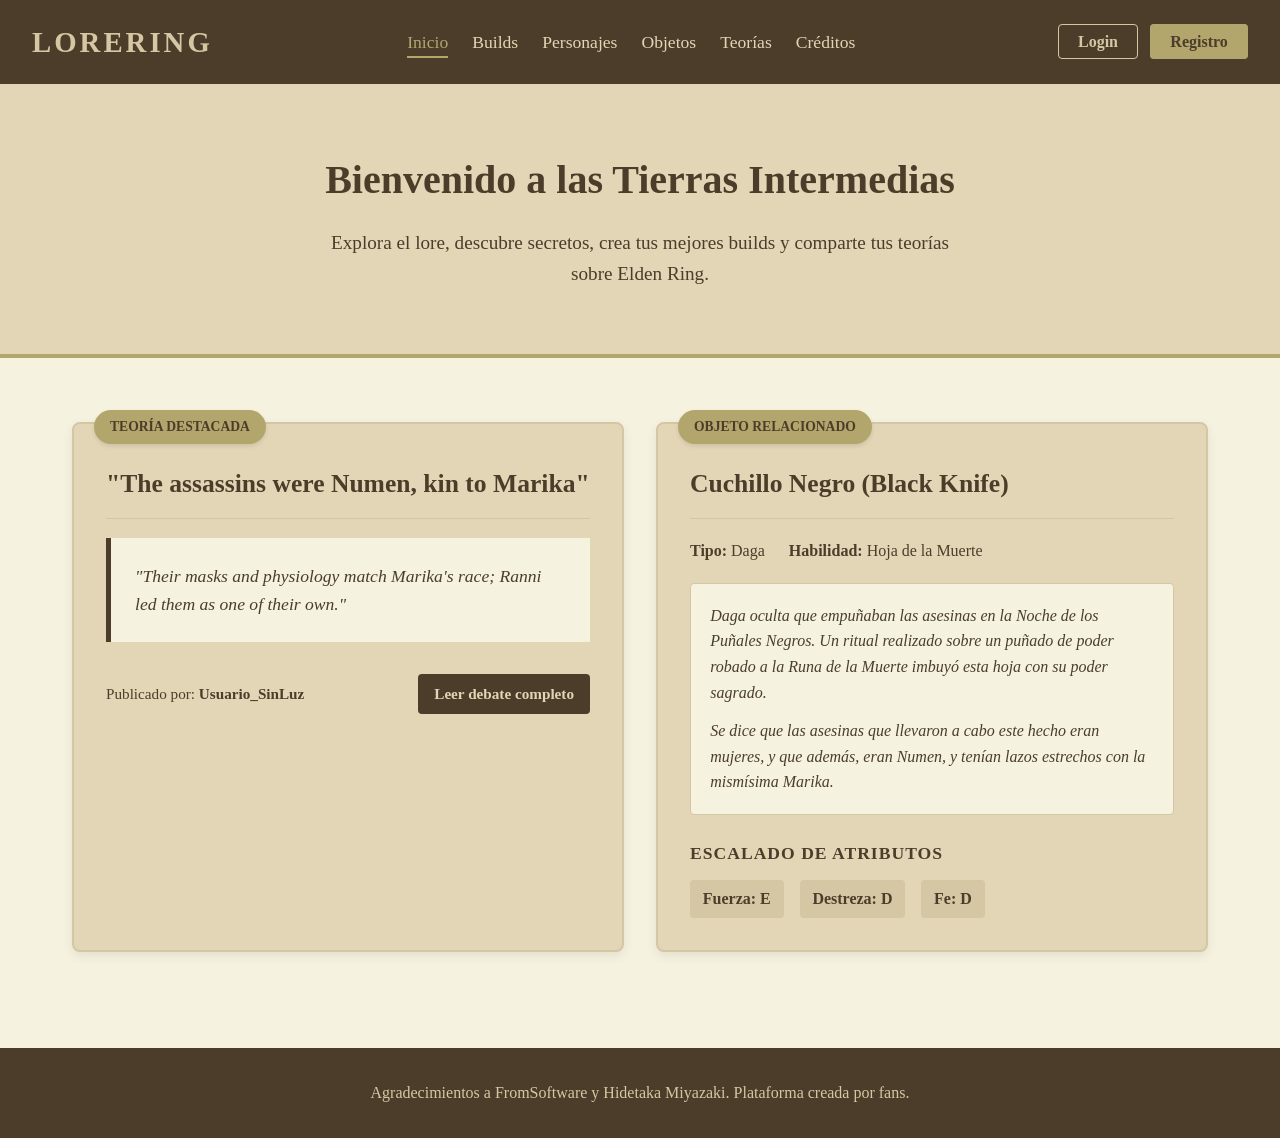
==== index.html @ 54cb6d37 "v1" ====
<!DOCTYPE html>
<html lang="es">
<head>
    <meta charset="UTF-8">
    <meta name="viewport" content="width=device-width, initial-scale=1.0">
    <title>LoreRing - Inicio</title>
    <link rel="stylesheet" href="styles.css">
</head>
<body>
    <header>
        <div class="logo">LoreRing</div>
        <nav>
            <ul>
                <li><a href="#" class="active">Inicio</a></li>
                <li><a href="#">Builds</a></li>
                <li><a href="#">Personajes</a></li>
                <li><a href="#">Objetos</a></li>
                <li><a href="#">Teorías</a></li>
                <li><a href="#">Créditos</a></li>
            </ul>
        </nav>
        <div class="auth-buttons">
            <a href="#" class="btn btn-login">Login</a>
            <a href="#" class="btn btn-register">Registro</a>
        </div>
    </header>

    <main>
        <section class="hero">
            <h1>Bienvenido a las Tierras Intermedias</h1>
            <p>Explora el lore, descubre secretos, crea tus mejores builds y comparte tus teorías sobre Elden Ring.</p>
        </section>

        <div class="content-grid">
            <!-- Sección de Teoría Destacada -->
            <section class="theory-card">
                <span class="badge">Teoría Destacada</span>
                <h2>"The assassins were Numen, kin to Marika"</h2>
                <div class="theory-body">
                    <p>"Their masks and physiology match Marika's race; Ranni led them as one of their own."</p>
                </div>
                <div class="theory-footer">
                    <span>Publicado por: <strong>Usuario_SinLuz</strong></span>
                    <a href="#" class="btn-read">Leer debate completo</a>
                </div>
            </section>

            <!-- Sección de Ítem Relacionado -->
            <section class="item-card">
                <span class="badge">Objeto Relacionado</span>
                <h2>Cuchillo Negro (Black Knife)</h2>
                <div class="item-stats">
                    <span><strong>Tipo:</strong> Daga</span>
                    <span><strong>Habilidad:</strong> Hoja de la Muerte</span>
                </div>
                <div class="item-lore">
                    <p><em>Daga oculta que empuñaban las asesinas en la Noche de los Puñales Negros. Un ritual realizado sobre un puñado de poder robado a la Runa de la Muerte imbuyó esta hoja con su poder sagrado.</em></p>
                    <p><em>Se dice que las asesinas que llevaron a cabo este hecho eran mujeres, y que además, eran Numen, y tenían lazos estrechos con la mismísima Marika.</em></p>
                </div>
                <div class="item-scaling">
                    <h3>Escalado de Atributos</h3>
                    <ul>
                        <li>Fuerza: E</li>
                        <li>Destreza: D</li>
                        <li>Fe: D</li>
                    </ul>
                </div>
            </section>
        </div>
    </main>

    <footer>
        <p>Agradecimientos a FromSoftware y Hidetaka Miyazaki. Plataforma creada por fans.</p>
    </footer>
</body>
</html>
---- styles.css ----
/* Variables de Color (Paleta solicitada) */
:root {
  --color-1: #4b3d2a; /* Marrón oscuro */
  --color-2: #b2a66c; /* Dorado oscuro */
  --color-3: #d5c7a4; /* Dorado claro */
  --color-4: #e2d6b6; /* Beige claro */
  --color-5: #f5f3e0; /* Crema/blanco roto */
}

/* Reset y Base */
* {
    margin: 0;
    padding: 0;
    box-sizing: border-box;
    font-family: 'Georgia', serif; /* Tono antiguo/fantástico */
}

body {
    background-color: var(--color-5);
    color: var(--color-1);
    line-height: 1.6;
}

/* Header y Navegación */
header {
    background-color: var(--color-1);
    color: var(--color-4);
    display: flex;
    justify-content: space-between;
    align-items: center;
    padding: 1.2rem 2rem;
    box-shadow: 0 4px 6px rgba(0,0,0,0.2);
}

.logo {
    font-size: 1.8rem;
    font-weight: bold;
    color: var(--color-3);
    text-transform: uppercase;
    letter-spacing: 3px;
}

nav ul {
    list-style: none;
    display: flex;
    gap: 1.5rem;
}

nav ul li a {
    text-decoration: none;
    color: var(--color-4);
    font-size: 1.1rem;
    transition: color 0.3s;
    padding-bottom: 4px;
}

nav ul li a:hover, nav ul li a.active {
    color: var(--color-2);
    border-bottom: 2px solid var(--color-2);
}

.auth-buttons .btn {
    text-decoration: none;
    padding: 0.5rem 1.2rem;
    margin-left: 0.5rem;
    border-radius: 4px;
    font-weight: bold;
    transition: all 0.3s;
}

.btn-login {
    color: var(--color-3);
    border: 1px solid var(--color-3);
}

.btn-login:hover {
    background-color: var(--color-3);
    color: var(--color-1);
}

.btn-register {
    background-color: var(--color-2);
    color: var(--color-1);
    border: 1px solid var(--color-2);
}

.btn-register:hover {
    background-color: var(--color-3);
    border-color: var(--color-3);
}

/* Hero Section */
.hero {
    background-color: var(--color-4);
    text-align: center;
    padding: 4rem 2rem;
    border-bottom: 4px solid var(--color-2);
}

.hero h1 {
    font-size: 2.5rem;
    color: var(--color-1);
    margin-bottom: 1rem;
}

.hero p {
    font-size: 1.2rem;
    color: var(--color-1);
    max-width: 650px;
    margin: 0 auto;
}

/* Content Grid */
.content-grid {
    display: grid;
    grid-template-columns: repeat(auto-fit, minmax(380px, 1fr));
    gap: 2rem;
    padding: 4rem 2rem;
    max-width: 1200px;
    margin: 0 auto;
}

/* Tarjetas Generales */
.theory-card, .item-card {
    background-color: var(--color-4);
    border: 2px solid var(--color-3);
    border-radius: 8px;
    padding: 2.5rem 2rem 2rem 2rem;
    position: relative;
    box-shadow: 0 4px 10px rgba(75, 61, 42, 0.1);
}

.badge {
    position: absolute;
    top: -14px;
    left: 20px;
    background-color: var(--color-2);
    color: var(--color-1);
    padding: 0.4rem 1rem;
    font-size: 0.85rem;
    font-weight: bold;
    border-radius: 20px;
    text-transform: uppercase;
    box-shadow: 0 2px 4px rgba(0,0,0,0.1);
}

h2 {
    color: var(--color-1);
    margin-bottom: 1.2rem;
    font-size: 1.6rem;
    border-bottom: 1px solid var(--color-3);
    padding-bottom: 0.8rem;
}

/* Teoría Específica */
.theory-body {
    background-color: var(--color-5);
    padding: 1.5rem;
    border-left: 5px solid var(--color-1);
    font-style: italic;
    margin-bottom: 1.5rem;
    font-size: 1.1rem;
}

.theory-footer {
    display: flex;
    justify-content: space-between;
    align-items: center;
    font-size: 0.95rem;
    margin-top: 2rem;
}

.btn-read {
    text-decoration: none;
    background-color: var(--color-1);
    color: var(--color-4);
    padding: 0.5rem 1rem;
    border-radius: 4px;
    transition: background-color 0.3s;
    font-weight: bold;
}

.btn-read:hover {
    background-color: var(--color-2);
    color: var(--color-1);
}

/* Item Específico */
.item-stats {
    display: flex;
    gap: 1.5rem;
    margin-bottom: 1.2rem;
    font-size: 1rem;
    color: var(--color-1);
}

.item-lore {
    background-color: var(--color-5);
    padding: 1.2rem;
    border-radius: 4px;
    margin-bottom: 1.5rem;
    color: var(--color-1);
    border: 1px solid var(--color-3);
}

.item-lore p {
    margin-bottom: 0.8rem;
}

.item-lore p:last-child {
    margin-bottom: 0;
}

.item-scaling h3 {
    font-size: 1.1rem;
    color: var(--color-1);
    margin-bottom: 0.8rem;
    text-transform: uppercase;
    letter-spacing: 1px;
}

.item-scaling ul {
    list-style: none;
    display: flex;
    gap: 1rem;
}

.item-scaling ul li {
    background-color: var(--color-3);
    color: var(--color-1);
    padding: 0.4rem 0.8rem;
    border-radius: 4px;
    font-weight: bold;
}

/* Footer */
footer {
    text-align: center;
    background-color: var(--color-1);
    color: var(--color-3);
    padding: 2rem;
    margin-top: 2rem;
}
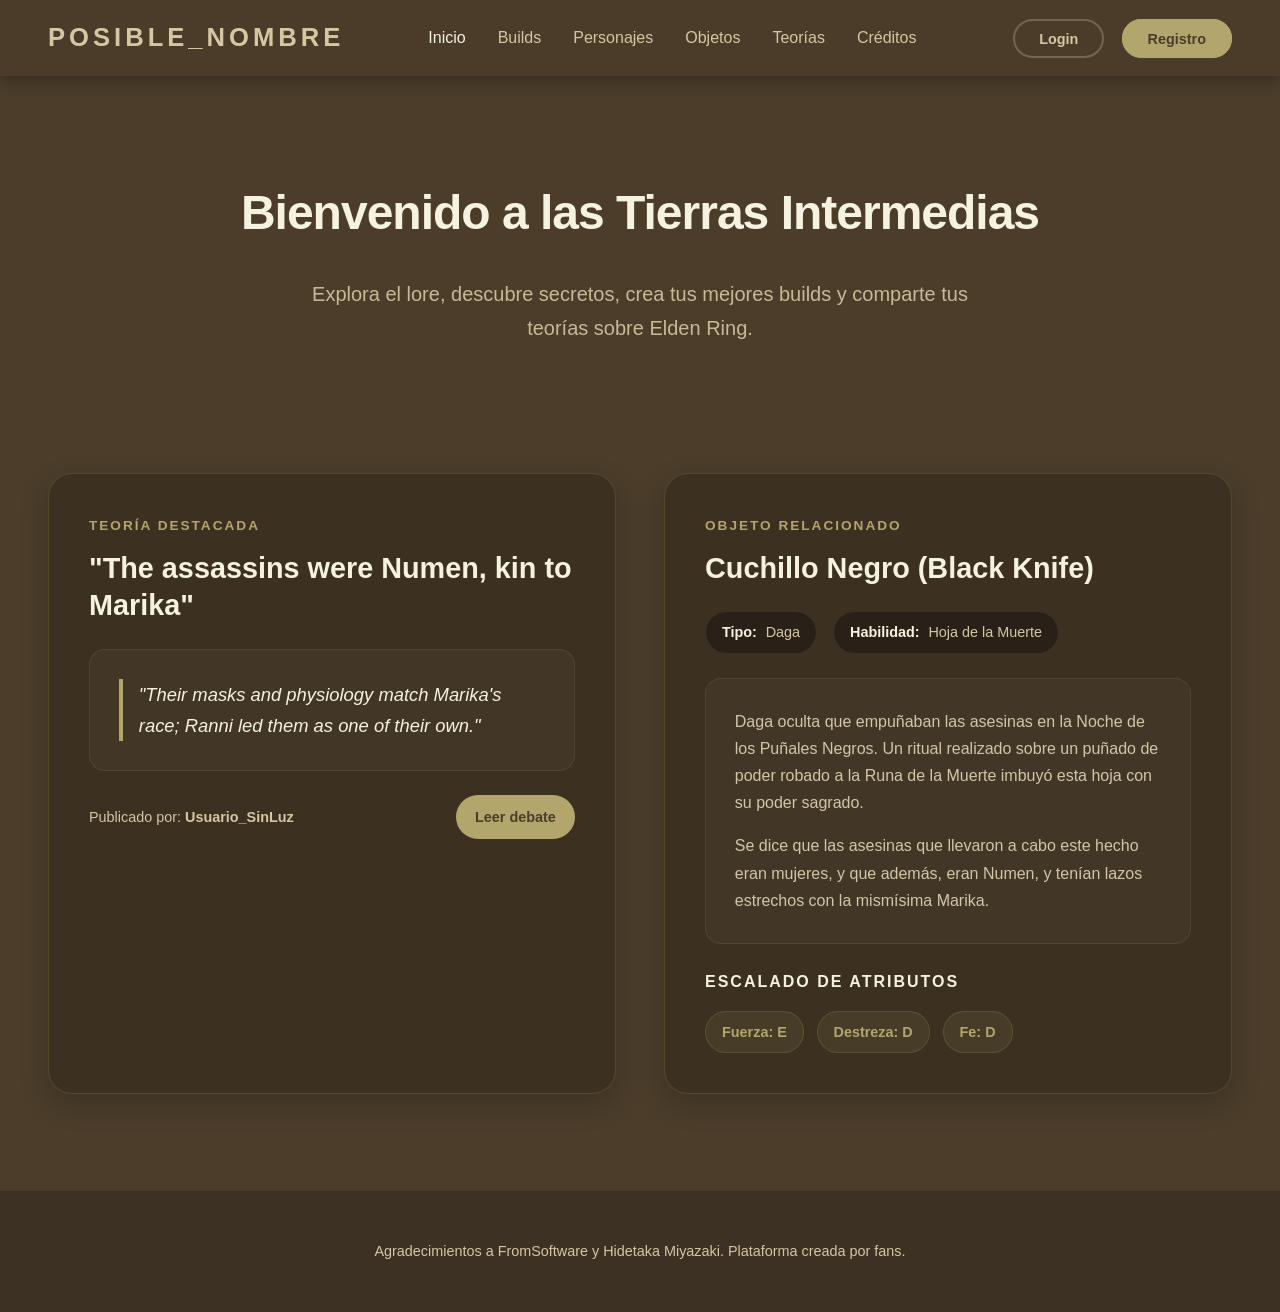
==== commit c3c5fe90: "v1.2" ====
--- a/index.html
+++ b/index.html
@@ -1,14 +1,16 @@
 <!DOCTYPE html>
 <html lang="es">
+
 <head>
     <meta charset="UTF-8">
     <meta name="viewport" content="width=device-width, initial-scale=1.0">
     <title>LoreRing - Inicio</title>
     <link rel="stylesheet" href="styles.css">
 </head>
+
 <body>
     <header>
-        <div class="logo">LoreRing</div>
+        <div class="logo">Posible_Nombre </div>
         <nav>
             <ul>
                 <li><a href="#" class="active">Inicio</a></li>
@@ -32,7 +34,6 @@
         </section>
 
         <div class="content-grid">
-            <!-- Sección de Teoría Destacada -->
             <section class="theory-card">
                 <span class="badge">Teoría Destacada</span>
                 <h2>"The assassins were Numen, kin to Marika"</h2>
@@ -41,11 +42,10 @@
                 </div>
                 <div class="theory-footer">
                     <span>Publicado por: <strong>Usuario_SinLuz</strong></span>
-                    <a href="#" class="btn-read">Leer debate completo</a>
+                    <a href="#" class="btn-read">Leer debate</a>
                 </div>
             </section>
 
-            <!-- Sección de Ítem Relacionado -->
             <section class="item-card">
                 <span class="badge">Objeto Relacionado</span>
                 <h2>Cuchillo Negro (Black Knife)</h2>
@@ -54,8 +54,11 @@
                     <span><strong>Habilidad:</strong> Hoja de la Muerte</span>
                 </div>
                 <div class="item-lore">
-                    <p><em>Daga oculta que empuñaban las asesinas en la Noche de los Puñales Negros. Un ritual realizado sobre un puñado de poder robado a la Runa de la Muerte imbuyó esta hoja con su poder sagrado.</em></p>
-                    <p><em>Se dice que las asesinas que llevaron a cabo este hecho eran mujeres, y que además, eran Numen, y tenían lazos estrechos con la mismísima Marika.</em></p>
+                    <p>Daga oculta que empuñaban las asesinas en la Noche de los Puñales Negros. Un ritual realizado
+                        sobre un puñado de poder robado a la Runa de la Muerte imbuyó esta hoja con su poder sagrado.
+                    </p>
+                    <p>Se dice que las asesinas que llevaron a cabo este hecho eran mujeres, y que además, eran Numen, y
+                        tenían lazos estrechos con la mismísima Marika.</p>
                 </div>
                 <div class="item-scaling">
                     <h3>Escalado de Atributos</h3>
@@ -73,4 +76,5 @@
         <p>Agradecimientos a FromSoftware y Hidetaka Miyazaki. Plataforma creada por fans.</p>
     </footer>
 </body>
-</html>
+
+</html>
--- a/styles.css
+++ b/styles.css
@@ -1,243 +1,301 @@
-/* Variables de Color (Paleta solicitada) */
+/* Variables de Color (Paleta Oscura) */
 :root {
-  --color-1: #4b3d2a; /* Marrón oscuro */
-  --color-2: #b2a66c; /* Dorado oscuro */
-  --color-3: #d5c7a4; /* Dorado claro */
-  --color-4: #e2d6b6; /* Beige claro */
-  --color-5: #f5f3e0; /* Crema/blanco roto */
-}
-
-/* Reset y Base */
+    --color-1: #4b3d2a;
+    /* Fondo Principal (Oscuro) */
+    --color-2: #b2a66c;
+    /* Acentos / Bordes destacados (Dorado apagado) */
+    --color-3: #d5c7a4;
+    /* Títulos / Texto secundario */
+    --color-4: #e2d6b6;
+    /* Texto de cuerpo */
+    --color-5: #f5f3e0;
+    /* Texto resaltado (Casi blanco) */
+
+    /* Definiciones de uso para claridad */
+    --bg-body: var(--color-1);
+    --bg-card: rgba(0, 0, 0, 0.2);
+    --text-main: var(--color-4);
+    --text-highlight: var(--color-5);
+    --text-muted: var(--color-3);
+
+    /* Radios de borde redondeados */
+    --radius-lg: 24px;
+    --radius-md: 16px;
+    --radius-sm: 8px;
+    --radius-pill: 50px;
+}
+
+/* Reset y Base Modernizada */
 * {
     margin: 0;
     padding: 0;
     box-sizing: border-box;
-    font-family: 'Georgia', serif; /* Tono antiguo/fantástico */
+    font-family: 'Segoe UI', Tahoma, Geneva, Verdana, sans-serif;
 }
 
 body {
-    background-color: var(--color-5);
-    color: var(--color-1);
-    line-height: 1.6;
+    background-color: var(--bg-body);
+    color: var(--text-main);
+    line-height: 1.7;
+    min-height: 100vh;
+    display: flex;
+    flex-direction: column;
 }
 
 /* Header y Navegación */
 header {
-    background-color: var(--color-1);
-    color: var(--color-4);
+    background-color: rgba(75, 61, 42, 0.95);
+    backdrop-filter: blur(5px);
+    color: var(--text-highlight);
     display: flex;
     justify-content: space-between;
     align-items: center;
-    padding: 1.2rem 2rem;
-    box-shadow: 0 4px 6px rgba(0,0,0,0.2);
+    padding: 1rem 3rem;
+    box-shadow: 0 4px 15px rgba(0, 0, 0, 0.3);
+    position: sticky;
+    top: 0;
+    z-index: 1000;
 }
 
 .logo {
-    font-size: 1.8rem;
-    font-weight: bold;
+    font-size: 1.6rem;
+    font-weight: 800;
     color: var(--color-3);
     text-transform: uppercase;
-    letter-spacing: 3px;
+    letter-spacing: 4px;
 }
 
 nav ul {
     list-style: none;
     display: flex;
-    gap: 1.5rem;
+    gap: 2rem;
 }
 
 nav ul li a {
     text-decoration: none;
-    color: var(--color-4);
-    font-size: 1.1rem;
-    transition: color 0.3s;
-    padding-bottom: 4px;
-}
-
-nav ul li a:hover, nav ul li a.active {
-    color: var(--color-2);
-    border-bottom: 2px solid var(--color-2);
+    color: var(--text-muted);
+    font-size: 1rem;
+    font-weight: 500;
+    transition: all 0.3s;
+    padding: 0.5rem 0;
+}
+
+nav ul li a:hover,
+nav ul li a.active {
+    color: var(--text-highlight);
 }
 
 .auth-buttons .btn {
     text-decoration: none;
-    padding: 0.5rem 1.2rem;
-    margin-left: 0.5rem;
-    border-radius: 4px;
-    font-weight: bold;
+    padding: 0.6rem 1.5rem;
+    margin-left: 0.8rem;
+    border-radius: var(--radius-pill);
+    font-weight: 600;
+    font-size: 0.9rem;
     transition: all 0.3s;
 }
 
 .btn-login {
     color: var(--color-3);
-    border: 1px solid var(--color-3);
+    border: 2px solid rgba(213, 199, 164, 0.3);
 }
 
 .btn-login:hover {
-    background-color: var(--color-3);
-    color: var(--color-1);
+    border-color: var(--color-3);
+    background-color: rgba(213, 199, 164, 0.1);
 }
 
 .btn-register {
     background-color: var(--color-2);
     color: var(--color-1);
-    border: 1px solid var(--color-2);
+    border: 2px solid var(--color-2);
 }
 
 .btn-register:hover {
-    background-color: var(--color-3);
-    border-color: var(--color-3);
+    background-color: var(--text-highlight);
+    border-color: var(--text-highlight);
+    transform: translateY(-2px);
 }
 
 /* Hero Section */
 .hero {
-    background-color: var(--color-4);
     text-align: center;
-    padding: 4rem 2rem;
-    border-bottom: 4px solid var(--color-2);
+    padding: 6rem 2rem;
 }
 
 .hero h1 {
-    font-size: 2.5rem;
-    color: var(--color-1);
-    margin-bottom: 1rem;
+    font-size: 3rem;
+    color: var(--text-highlight);
+    margin-bottom: 1.5rem;
+    font-weight: 800;
+    letter-spacing: -1px;
 }
 
 .hero p {
-    font-size: 1.2rem;
-    color: var(--color-1);
-    max-width: 650px;
+    font-size: 1.25rem;
+    color: var(--text-muted);
+    max-width: 700px;
     margin: 0 auto;
+    opacity: 0.9;
 }
 
 /* Content Grid */
 .content-grid {
     display: grid;
-    grid-template-columns: repeat(auto-fit, minmax(380px, 1fr));
-    gap: 2rem;
-    padding: 4rem 2rem;
-    max-width: 1200px;
+    grid-template-columns: repeat(auto-fit, minmax(400px, 1fr));
+    gap: 3rem;
+    padding: 2rem 3rem 6rem 3rem;
+    max-width: 1300px;
     margin: 0 auto;
 }
 
-/* Tarjetas Generales */
-.theory-card, .item-card {
-    background-color: var(--color-4);
-    border: 2px solid var(--color-3);
-    border-radius: 8px;
-    padding: 2.5rem 2rem 2rem 2rem;
+/* Tarjetas */
+.theory-card,
+.item-card {
+    background-color: var(--bg-card);
+    border: 1px solid rgba(178, 166, 108, 0.2);
+    border-radius: var(--radius-lg);
+    padding: 2.5rem;
     position: relative;
-    box-shadow: 0 4px 10px rgba(75, 61, 42, 0.1);
+    box-shadow: 0 10px 30px rgba(0, 0, 0, 0.2);
+    transition: transform 0.3s, box-shadow 0.3s;
+}
+
+.theory-card:hover,
+.item-card:hover {
+    transform: translateY(-5px);
+    box-shadow: 0 15px 40px rgba(0, 0, 0, 0.4);
+    border-color: rgba(178, 166, 108, 0.4);
 }
 
 .badge {
-    position: absolute;
-    top: -14px;
-    left: 20px;
+    display: block;
+    /* Se integra al flujo normal del documento */
+    margin-bottom: 0.8rem;
+    /* Separación con el título de abajo */
+    color: var(--color-2);
+    font-size: 0.85rem;
+    font-weight: 700;
+    text-transform: uppercase;
+    letter-spacing: 2px;
+}
+
+h2 {
+    color: var(--text-highlight);
+    margin-bottom: 1.5rem;
+    font-size: 1.8rem;
+    font-weight: 700;
+    line-height: 1.3;
+    margin-top: 0;
+}
+
+/* Cajas de texto interno */
+.theory-body,
+.item-lore {
+    background-color: rgba(255, 255, 255, 0.03);
+    padding: 1.8rem;
+    border-radius: var(--radius-md);
+    border: 1px solid rgba(213, 199, 164, 0.1);
+    margin-bottom: 1.5rem;
+    color: var(--color-4);
+}
+
+.theory-body p {
+    font-style: italic;
+    font-size: 1.15rem;
+    color: var(--color-5);
+    border-left: 4px solid var(--color-2);
+    padding-left: 1rem;
+}
+
+.item-lore p {
+    margin-bottom: 1rem;
+    opacity: 0.9;
+}
+
+.item-lore p:last-child {
+    margin-bottom: 0;
+}
+
+/* Footer de Tarjeta y Botón */
+.theory-footer {
+    display: flex;
+    justify-content: space-between;
+    align-items: center;
+    font-size: 0.9rem;
+    color: var(--text-muted);
+}
+
+.btn-read {
+    text-decoration: none;
     background-color: var(--color-2);
     color: var(--color-1);
-    padding: 0.4rem 1rem;
-    font-size: 0.85rem;
-    font-weight: bold;
-    border-radius: 20px;
+    padding: 0.6rem 1.2rem;
+    border-radius: var(--radius-pill);
+    transition: all 0.3s;
+    font-weight: 700;
+}
+
+.btn-read:hover {
+    background-color: var(--text-highlight);
+    transform: scale(1.05);
+}
+
+/* Estadísticas del Ítem */
+.item-stats {
+    display: flex;
+    gap: 1rem;
+    margin-bottom: 1.5rem;
+    flex-wrap: wrap;
+}
+
+.item-stats span {
+    background-color: rgba(0, 0, 0, 0.3);
+    padding: 0.5rem 1rem;
+    border-radius: var(--radius-pill);
+    font-size: 0.9rem;
+    color: var(--text-muted);
+    border: 1px solid rgba(213, 199, 164, 0.1);
+}
+
+.item-stats span strong {
+    color: var(--text-highlight);
+    margin-right: 0.3rem;
+}
+
+.item-scaling h3 {
+    font-size: 1rem;
+    color: var(--text-highlight);
+    margin-bottom: 1rem;
     text-transform: uppercase;
-    box-shadow: 0 2px 4px rgba(0,0,0,0.1);
-}
-
-h2 {
-    color: var(--color-1);
-    margin-bottom: 1.2rem;
-    font-size: 1.6rem;
-    border-bottom: 1px solid var(--color-3);
-    padding-bottom: 0.8rem;
-}
-
-/* Teoría Específica */
-.theory-body {
-    background-color: var(--color-5);
-    padding: 1.5rem;
-    border-left: 5px solid var(--color-1);
-    font-style: italic;
-    margin-bottom: 1.5rem;
-    font-size: 1.1rem;
-}
-
-.theory-footer {
-    display: flex;
-    justify-content: space-between;
-    align-items: center;
-    font-size: 0.95rem;
-    margin-top: 2rem;
-}
-
-.btn-read {
-    text-decoration: none;
-    background-color: var(--color-1);
-    color: var(--color-4);
-    padding: 0.5rem 1rem;
-    border-radius: 4px;
-    transition: background-color 0.3s;
-    font-weight: bold;
-}
-
-.btn-read:hover {
-    background-color: var(--color-2);
-    color: var(--color-1);
-}
-
-/* Item Específico */
-.item-stats {
-    display: flex;
-    gap: 1.5rem;
-    margin-bottom: 1.2rem;
-    font-size: 1rem;
-    color: var(--color-1);
-}
-
-.item-lore {
-    background-color: var(--color-5);
-    padding: 1.2rem;
-    border-radius: 4px;
-    margin-bottom: 1.5rem;
-    color: var(--color-1);
-    border: 1px solid var(--color-3);
-}
-
-.item-lore p {
-    margin-bottom: 0.8rem;
-}
-
-.item-lore p:last-child {
-    margin-bottom: 0;
-}
-
-.item-scaling h3 {
-    font-size: 1.1rem;
-    color: var(--color-1);
-    margin-bottom: 0.8rem;
-    text-transform: uppercase;
-    letter-spacing: 1px;
+    letter-spacing: 2px;
+    font-weight: 700;
 }
 
 .item-scaling ul {
     list-style: none;
     display: flex;
-    gap: 1rem;
+    gap: 0.8rem;
+    flex-wrap: wrap;
 }
 
 .item-scaling ul li {
-    background-color: var(--color-3);
-    color: var(--color-1);
-    padding: 0.4rem 0.8rem;
-    border-radius: 4px;
-    font-weight: bold;
+    background-color: rgba(178, 166, 108, 0.1);
+    color: var(--color-2);
+    padding: 0.5rem 1rem;
+    border-radius: var(--radius-pill);
+    font-weight: 700;
+    font-size: 0.9rem;
+    border: 1px solid rgba(178, 166, 108, 0.2);
 }
 
 /* Footer */
 footer {
     text-align: center;
-    background-color: var(--color-1);
-    color: var(--color-3);
-    padding: 2rem;
-    margin-top: 2rem;
-}
+    background-color: rgba(0, 0, 0, 0.2);
+    color: var(--text-muted);
+    padding: 3rem;
+    margin-top: auto;
+    border-top: 1px solid rgba(178, 166, 108, 0.1);
+    font-size: 0.9rem;
+}
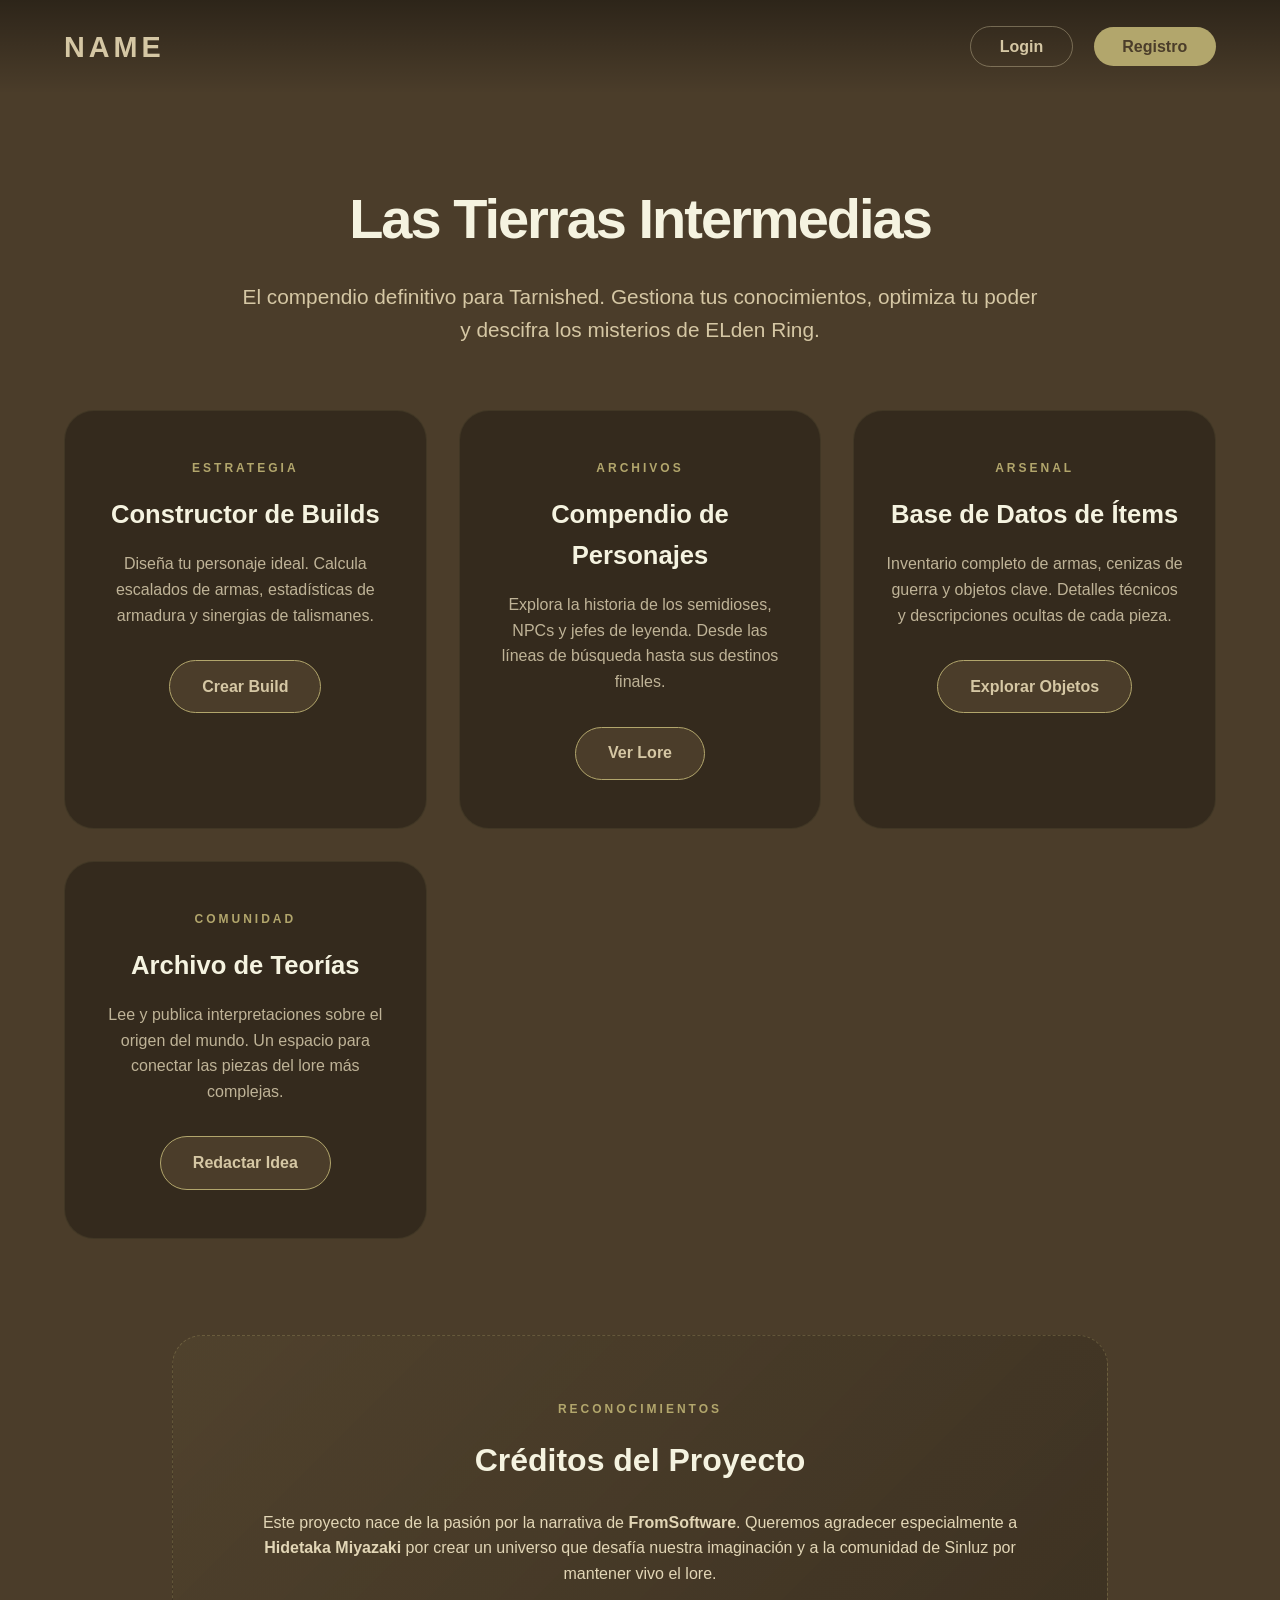
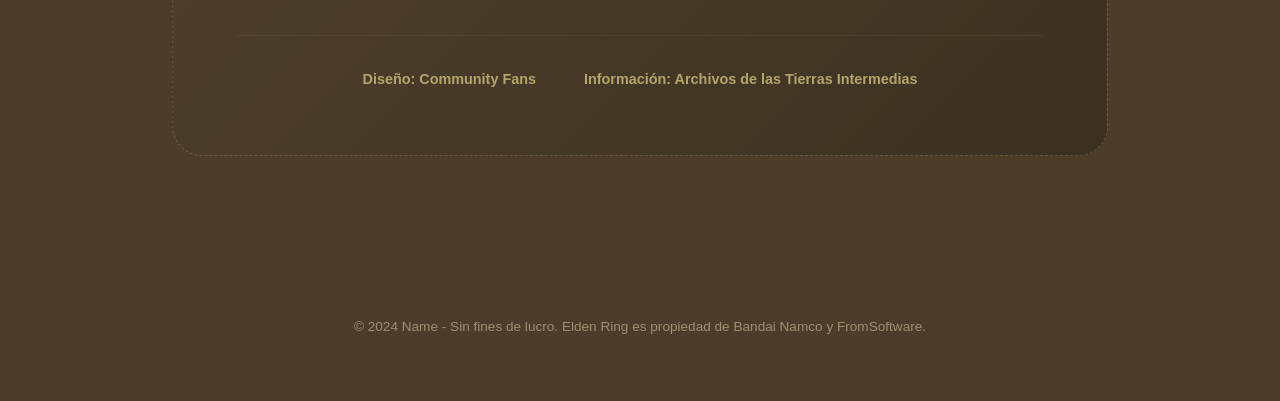
==== commit 7beb1d79: "v1.3" ====
--- a/index.html
+++ b/index.html
@@ -4,23 +4,13 @@
 <head>
     <meta charset="UTF-8">
     <meta name="viewport" content="width=device-width, initial-scale=1.0">
-    <title>LoreRing - Inicio</title>
+    <title>Name | Tierra de Sombras</title>
     <link rel="stylesheet" href="styles.css">
 </head>
 
 <body>
     <header>
-        <div class="logo">Posible_Nombre </div>
-        <nav>
-            <ul>
-                <li><a href="#" class="active">Inicio</a></li>
-                <li><a href="#">Builds</a></li>
-                <li><a href="#">Personajes</a></li>
-                <li><a href="#">Objetos</a></li>
-                <li><a href="#">Teorías</a></li>
-                <li><a href="#">Créditos</a></li>
-            </ul>
-        </nav>
+        <div class="logo">Name</div>
         <div class="auth-buttons">
             <a href="#" class="btn btn-login">Login</a>
             <a href="#" class="btn btn-register">Registro</a>
@@ -29,51 +19,62 @@
 
     <main>
         <section class="hero">
-            <h1>Bienvenido a las Tierras Intermedias</h1>
-            <p>Explora el lore, descubre secretos, crea tus mejores builds y comparte tus teorías sobre Elden Ring.</p>
+            <h1>Las Tierras Intermedias</h1>
+            <p>El compendio definitivo para Tarnished. Gestiona tus conocimientos, optimiza tu poder y descifra los
+                misterios de ELden Ring.</p>
         </section>
 
-        <div class="content-grid">
-            <section class="theory-card">
-                <span class="badge">Teoría Destacada</span>
-                <h2>"The assassins were Numen, kin to Marika"</h2>
-                <div class="theory-body">
-                    <p>"Their masks and physiology match Marika's race; Ranni led them as one of their own."</p>
+        <div class="nav-grid">
+            <div class="nav-card">
+                <span class="badge">Estrategia</span>
+                <h2>Constructor de Builds</h2>
+                <p>Diseña tu personaje ideal. Calcula escalados de armas, estadísticas de armadura y sinergias de
+                    talismanes.</p>
+                <a href="#" class="nav-btn">Crear Build</a>
+            </div>
+
+            <div class="nav-card">
+                <span class="badge">Archivos</span>
+                <h2>Compendio de Personajes</h2>
+                <p>Explora la historia de los semidioses, NPCs y jefes de leyenda. Desde las líneas de búsqueda hasta
+                    sus destinos finales.</p>
+                <a href="#" class="nav-btn">Ver Lore</a>
+            </div>
+
+            <div class="nav-card">
+                <span class="badge">Arsenal</span>
+                <h2>Base de Datos de Ítems</h2>
+                <p>Inventario completo de armas, cenizas de guerra y objetos clave. Detalles técnicos y descripciones
+                    ocultas de cada pieza.</p>
+                <a href="#" class="nav-btn">Explorar Objetos</a>
+            </div>
+
+            <div class="nav-card">
+                <span class="badge">Comunidad</span>
+                <h2>Archivo de Teorías</h2>
+                <p>Lee y publica interpretaciones sobre el origen del mundo. Un espacio para conectar las piezas del
+                    lore más complejas.</p>
+                <a href="#" class="nav-btn">Redactar Idea</a>
+            </div>
+        </div>
+
+        <section class="credits-showcase">
+            <div class="credits-content">
+                <span class="badge">Reconocimientos</span>
+                <h2>Créditos del Proyecto</h2>
+                <p>Este proyecto nace de la pasión por la narrativa de <strong>FromSoftware</strong>. Queremos agradecer
+                    especialmente a <strong>Hidetaka Miyazaki</strong> por crear un universo que desafía nuestra
+                    imaginación y a la comunidad de Sinluz por mantener vivo el lore.</p>
+                <div class="thanks-box">
+                    <span>Diseño: Community Fans</span>
+                    <span>Información: Archivos de las Tierras Intermedias</span>
                 </div>
-                <div class="theory-footer">
-                    <span>Publicado por: <strong>Usuario_SinLuz</strong></span>
-                    <a href="#" class="btn-read">Leer debate</a>
-                </div>
-            </section>
-
-            <section class="item-card">
-                <span class="badge">Objeto Relacionado</span>
-                <h2>Cuchillo Negro (Black Knife)</h2>
-                <div class="item-stats">
-                    <span><strong>Tipo:</strong> Daga</span>
-                    <span><strong>Habilidad:</strong> Hoja de la Muerte</span>
-                </div>
-                <div class="item-lore">
-                    <p>Daga oculta que empuñaban las asesinas en la Noche de los Puñales Negros. Un ritual realizado
-                        sobre un puñado de poder robado a la Runa de la Muerte imbuyó esta hoja con su poder sagrado.
-                    </p>
-                    <p>Se dice que las asesinas que llevaron a cabo este hecho eran mujeres, y que además, eran Numen, y
-                        tenían lazos estrechos con la mismísima Marika.</p>
-                </div>
-                <div class="item-scaling">
-                    <h3>Escalado de Atributos</h3>
-                    <ul>
-                        <li>Fuerza: E</li>
-                        <li>Destreza: D</li>
-                        <li>Fe: D</li>
-                    </ul>
-                </div>
-            </section>
-        </div>
+            </div>
+        </section>
     </main>
 
     <footer>
-        <p>Agradecimientos a FromSoftware y Hidetaka Miyazaki. Plataforma creada por fans.</p>
+        <p>&copy; 2024 Name - Sin fines de lucro. Elden Ring es propiedad de Bandai Namco y FromSoftware.</p>
     </footer>
 </body>
 
--- a/styles.css
+++ b/styles.css
@@ -1,301 +1,210 @@
 /* Variables de Color (Paleta Oscura) */
 :root {
     --color-1: #4b3d2a;
-    /* Fondo Principal (Oscuro) */
+    /* Fondo Oscuro */
     --color-2: #b2a66c;
-    /* Acentos / Bordes destacados (Dorado apagado) */
+    /* Dorado */
     --color-3: #d5c7a4;
-    /* Títulos / Texto secundario */
+    /* Dorado Claro */
     --color-4: #e2d6b6;
-    /* Texto de cuerpo */
+    /* Beige */
     --color-5: #f5f3e0;
-    /* Texto resaltado (Casi blanco) */
-
-    /* Definiciones de uso para claridad */
+    /* Crema */
+
     --bg-body: var(--color-1);
-    --bg-card: rgba(0, 0, 0, 0.2);
-    --text-main: var(--color-4);
-    --text-highlight: var(--color-5);
-    --text-muted: var(--color-3);
-
-    /* Radios de borde redondeados */
-    --radius-lg: 24px;
-    --radius-md: 16px;
-    --radius-sm: 8px;
+    --bg-card: rgba(0, 0, 0, 0.3);
+    --radius-lg: 30px;
     --radius-pill: 50px;
 }
 
-/* Reset y Base Modernizada */
 * {
     margin: 0;
     padding: 0;
     box-sizing: border-box;
-    font-family: 'Segoe UI', Tahoma, Geneva, Verdana, sans-serif;
+    font-family: 'Segoe UI', sans-serif;
 }
 
 body {
     background-color: var(--bg-body);
-    color: var(--text-main);
-    line-height: 1.7;
+    color: var(--color-4);
+    line-height: 1.6;
     min-height: 100vh;
-    display: flex;
-    flex-direction: column;
-}
-
-/* Header y Navegación */
+}
+
+/* Header Minimalista (Sin menú) */
 header {
-    background-color: rgba(75, 61, 42, 0.95);
-    backdrop-filter: blur(5px);
-    color: var(--text-highlight);
     display: flex;
     justify-content: space-between;
     align-items: center;
-    padding: 1rem 3rem;
-    box-shadow: 0 4px 15px rgba(0, 0, 0, 0.3);
-    position: sticky;
-    top: 0;
-    z-index: 1000;
+    padding: 1.5rem 4rem;
+    background: linear-gradient(to bottom, rgba(0, 0, 0, 0.4), transparent);
 }
 
 .logo {
-    font-size: 1.6rem;
+    font-size: 1.8rem;
     font-weight: 800;
     color: var(--color-3);
+    letter-spacing: 4px;
     text-transform: uppercase;
-    letter-spacing: 4px;
-}
-
-nav ul {
-    list-style: none;
-    display: flex;
-    gap: 2rem;
-}
-
-nav ul li a {
-    text-decoration: none;
-    color: var(--text-muted);
-    font-size: 1rem;
-    font-weight: 500;
-    transition: all 0.3s;
-    padding: 0.5rem 0;
-}
-
-nav ul li a:hover,
-nav ul li a.active {
-    color: var(--text-highlight);
 }
 
 .auth-buttons .btn {
     text-decoration: none;
-    padding: 0.6rem 1.5rem;
-    margin-left: 0.8rem;
+    padding: 0.7rem 1.8rem;
+    margin-left: 1rem;
     border-radius: var(--radius-pill);
     font-weight: 600;
-    font-size: 0.9rem;
     transition: all 0.3s;
 }
 
 .btn-login {
     color: var(--color-3);
-    border: 2px solid rgba(213, 199, 164, 0.3);
-}
-
-.btn-login:hover {
-    border-color: var(--color-3);
-    background-color: rgba(213, 199, 164, 0.1);
+    border: 1px solid rgba(213, 199, 164, 0.4);
 }
 
 .btn-register {
     background-color: var(--color-2);
     color: var(--color-1);
-    border: 2px solid var(--color-2);
-}
-
-.btn-register:hover {
-    background-color: var(--text-highlight);
-    border-color: var(--text-highlight);
-    transform: translateY(-2px);
-}
-
-/* Hero Section */
+}
+
+/* Hero Centrado */
 .hero {
     text-align: center;
-    padding: 6rem 2rem;
+    padding: 5rem 2rem 4rem;
 }
 
 .hero h1 {
-    font-size: 3rem;
-    color: var(--text-highlight);
-    margin-bottom: 1.5rem;
-    font-weight: 800;
-    letter-spacing: -1px;
+    font-size: 3.5rem;
+    color: var(--color-5);
+    margin-bottom: 1rem;
+    letter-spacing: -2px;
 }
 
 .hero p {
-    font-size: 1.25rem;
-    color: var(--text-muted);
-    max-width: 700px;
+    font-size: 1.3rem;
+    max-width: 800px;
     margin: 0 auto;
-    opacity: 0.9;
-}
-
-/* Content Grid */
-.content-grid {
+    color: var(--color-3);
+}
+
+/* Rejilla de Botones Grandes */
+.nav-grid {
     display: grid;
-    grid-template-columns: repeat(auto-fit, minmax(400px, 1fr));
-    gap: 3rem;
-    padding: 2rem 3rem 6rem 3rem;
-    max-width: 1300px;
+    grid-template-columns: repeat(auto-fit, minmax(280px, 1fr));
+    gap: 2rem;
+    padding: 0 4rem 4rem;
+    max-width: 1400px;
     margin: 0 auto;
 }
 
-/* Tarjetas */
-.theory-card,
-.item-card {
+.nav-card {
     background-color: var(--bg-card);
-    border: 1px solid rgba(178, 166, 108, 0.2);
+    padding: 3rem 2rem;
     border-radius: var(--radius-lg);
-    padding: 2.5rem;
-    position: relative;
-    box-shadow: 0 10px 30px rgba(0, 0, 0, 0.2);
-    transition: transform 0.3s, box-shadow 0.3s;
-}
-
-.theory-card:hover,
-.item-card:hover {
-    transform: translateY(-5px);
-    box-shadow: 0 15px 40px rgba(0, 0, 0, 0.4);
-    border-color: rgba(178, 166, 108, 0.4);
+    border: 1px solid rgba(178, 166, 108, 0.1);
+    text-align: center;
+    transition: all 0.4s cubic-bezier(0.175, 0.885, 0.32, 1.275);
+}
+
+.nav-card:hover {
+    transform: translateY(-10px);
+    background-color: rgba(178, 166, 108, 0.05);
+    border-color: var(--color-2);
+}
+
+.nav-card h2 {
+    color: var(--color-5);
+    font-size: 1.6rem;
+    margin-bottom: 1rem;
+}
+
+.nav-card p {
+    color: var(--color-4);
+    font-size: 1rem;
+    margin-bottom: 2rem;
+    opacity: 0.8;
 }
 
 .badge {
     display: block;
-    /* Se integra al flujo normal del documento */
-    margin-bottom: 0.8rem;
-    /* Separación con el título de abajo */
     color: var(--color-2);
-    font-size: 0.85rem;
+    font-size: 0.75rem;
+    font-weight: 800;
+    text-transform: uppercase;
+    letter-spacing: 3px;
+    margin-bottom: 1rem;
+}
+
+.nav-btn {
+    text-decoration: none;
+    display: inline-block;
+    background-color: var(--color-1);
+    color: var(--color-3);
+    border: 1px solid var(--color-2);
+    padding: 0.8rem 2rem;
+    border-radius: var(--radius-pill);
     font-weight: 700;
-    text-transform: uppercase;
-    letter-spacing: 2px;
-}
-
-h2 {
-    color: var(--text-highlight);
-    margin-bottom: 1.5rem;
-    font-size: 1.8rem;
-    font-weight: 700;
-    line-height: 1.3;
-    margin-top: 0;
-}
-
-/* Cajas de texto interno */
-.theory-body,
-.item-lore {
-    background-color: rgba(255, 255, 255, 0.03);
-    padding: 1.8rem;
-    border-radius: var(--radius-md);
-    border: 1px solid rgba(213, 199, 164, 0.1);
-    margin-bottom: 1.5rem;
-    color: var(--color-4);
-}
-
-.theory-body p {
-    font-style: italic;
-    font-size: 1.15rem;
-    color: var(--color-5);
-    border-left: 4px solid var(--color-2);
-    padding-left: 1rem;
-}
-
-.item-lore p {
-    margin-bottom: 1rem;
-    opacity: 0.9;
-}
-
-.item-lore p:last-child {
-    margin-bottom: 0;
-}
-
-/* Footer de Tarjeta y Botón */
-.theory-footer {
-    display: flex;
-    justify-content: space-between;
-    align-items: center;
-    font-size: 0.9rem;
-    color: var(--text-muted);
-}
-
-.btn-read {
-    text-decoration: none;
+    transition: all 0.3s;
+}
+
+.nav-btn:hover {
     background-color: var(--color-2);
     color: var(--color-1);
-    padding: 0.6rem 1.2rem;
-    border-radius: var(--radius-pill);
-    transition: all 0.3s;
-    font-weight: 700;
-}
-
-.btn-read:hover {
-    background-color: var(--text-highlight);
-    transform: scale(1.05);
-}
-
-/* Estadísticas del Ítem */
-.item-stats {
+}
+
+/* Sección de Créditos (Sustituye teoría/ítem) */
+.credits-showcase {
+    max-width: 1000px;
+    margin: 2rem auto 6rem;
+    padding: 0 2rem;
+}
+
+.credits-content {
+    background: linear-gradient(135deg, rgba(178, 166, 108, 0.05) 0%, rgba(0, 0, 0, 0.2) 100%);
+    border-radius: var(--radius-lg);
+    padding: 4rem;
+    text-align: center;
+    border: 1px dashed rgba(178, 166, 108, 0.3);
+}
+
+.credits-content h2 {
+    color: var(--color-5);
+    font-size: 2rem;
+    margin-bottom: 1.5rem;
+}
+
+.thanks-box {
+    margin-top: 3rem;
     display: flex;
-    gap: 1rem;
-    margin-bottom: 1.5rem;
+    justify-content: center;
+    gap: 3rem;
     flex-wrap: wrap;
-}
-
-.item-stats span {
-    background-color: rgba(0, 0, 0, 0.3);
-    padding: 0.5rem 1rem;
-    border-radius: var(--radius-pill);
+    border-top: 1px solid rgba(178, 166, 108, 0.1);
+    padding-top: 2rem;
     font-size: 0.9rem;
-    color: var(--text-muted);
-    border: 1px solid rgba(213, 199, 164, 0.1);
-}
-
-.item-stats span strong {
-    color: var(--text-highlight);
-    margin-right: 0.3rem;
-}
-
-.item-scaling h3 {
-    font-size: 1rem;
-    color: var(--text-highlight);
-    margin-bottom: 1rem;
-    text-transform: uppercase;
-    letter-spacing: 2px;
-    font-weight: 700;
-}
-
-.item-scaling ul {
-    list-style: none;
-    display: flex;
-    gap: 0.8rem;
-    flex-wrap: wrap;
-}
-
-.item-scaling ul li {
-    background-color: rgba(178, 166, 108, 0.1);
     color: var(--color-2);
-    padding: 0.5rem 1rem;
-    border-radius: var(--radius-pill);
-    font-weight: 700;
-    font-size: 0.9rem;
-    border: 1px solid rgba(178, 166, 108, 0.2);
-}
-
-/* Footer */
+    font-weight: bold;
+}
+
 footer {
     text-align: center;
-    background-color: rgba(0, 0, 0, 0.2);
-    color: var(--text-muted);
-    padding: 3rem;
-    margin-top: auto;
-    border-top: 1px solid rgba(178, 166, 108, 0.1);
-    font-size: 0.9rem;
+    padding: 4rem;
+    color: var(--color-3);
+    font-size: 0.85rem;
+    opacity: 0.6;
+}
+
+/* Responsivo */
+@media (max-width: 768px) {
+    header {
+        padding: 1.5rem 2rem;
+    }
+
+    .hero h1 {
+        font-size: 2.5rem;
+    }
+
+    .nav-grid {
+        padding: 0 2rem 2rem;
+    }
 }
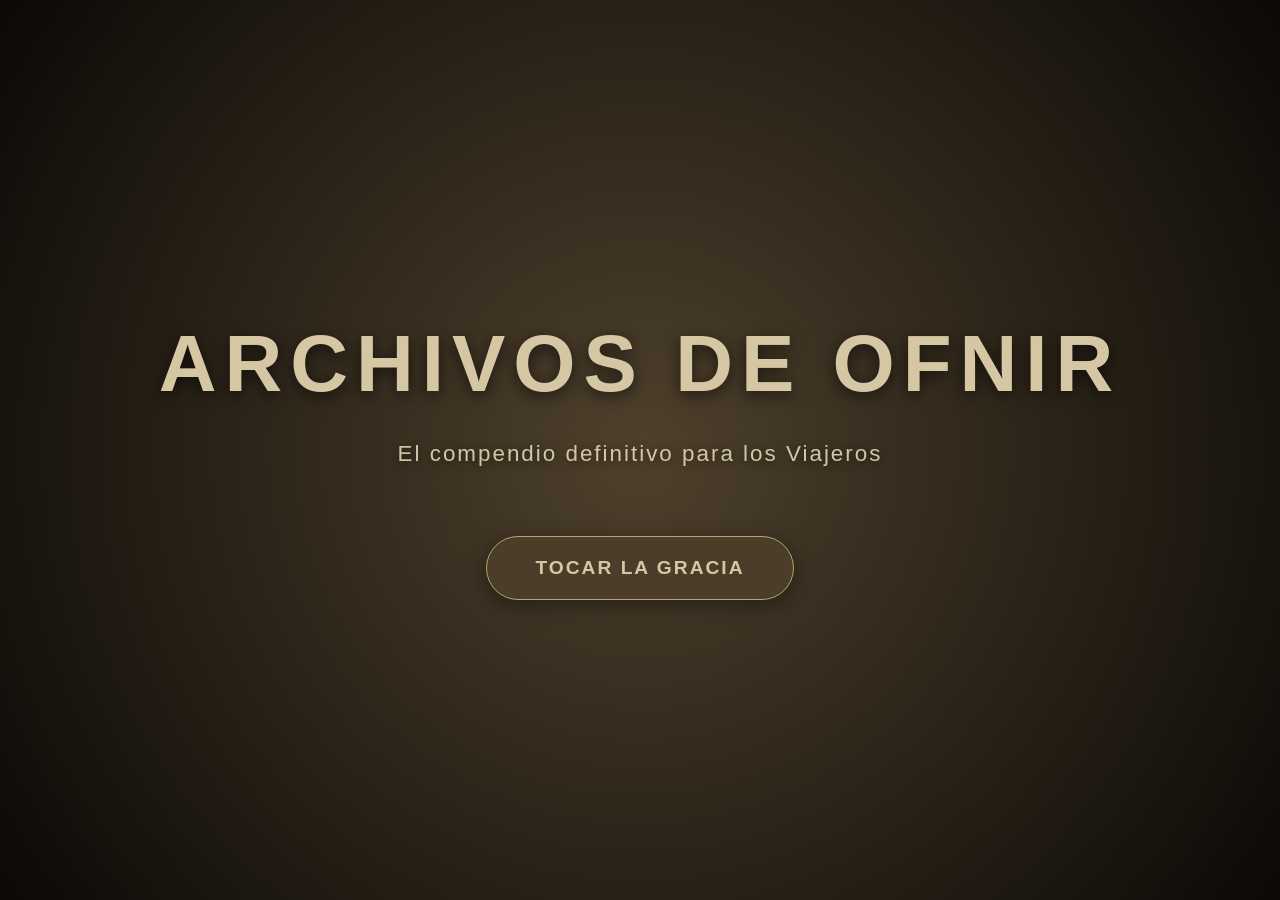
==== commit e8aaa9b7: "v1.4" ====
--- a/index.html
+++ b/index.html
@@ -4,78 +4,29 @@
 <head>
     <meta charset="UTF-8">
     <meta name="viewport" content="width=device-width, initial-scale=1.0">
-    <title>Name | Tierra de Sombras</title>
+    <title>Archivos de Ofnir | Entrada</title>
     <link rel="stylesheet" href="styles.css">
 </head>
 
-<body>
-    <header>
-        <div class="logo">Name</div>
-        <div class="auth-buttons">
-            <a href="#" class="btn btn-login">Login</a>
-            <a href="#" class="btn btn-register">Registro</a>
-        </div>
-    </header>
+<body
+    style="display: flex; flex-direction: column; align-items: center; justify-content: center; min-height: 100vh; text-align: center; background-color: var(--color-1); background-image: radial-gradient(circle at center, rgba(178,166,108,0.03) 0%, rgba(0,0,0,0.85) 100%);">
 
-    <main>
-        <section class="hero">
-            <h1>Las Tierras Intermedias</h1>
-            <p>El compendio definitivo para Tarnished. Gestiona tus conocimientos, optimiza tu poder y descifra los
-                misterios de ELden Ring.</p>
-        </section>
+    <div style="animation: fadeIn 2s ease-in-out;">
+        <h1
+            style="color: var(--color-3); font-size: 5rem; text-transform: uppercase; letter-spacing: 8px; font-weight: 800; margin-bottom: 0.5rem; text-shadow: 0px 4px 15px rgba(0,0,0,0.6);">
+            Archivos de Ofnir
+        </h1>
+        <p
+            style="color: var(--color-4); font-size: 1.4rem; letter-spacing: 2px; margin-bottom: 4rem; opacity: 0.9; text-shadow: 0px 2px 10px rgba(0,0,0,0.5);">
+            El compendio definitivo para los Viajeros
+        </p>
 
-        <div class="nav-grid">
-            <div class="nav-card">
-                <span class="badge">Estrategia</span>
-                <h2>Constructor de Builds</h2>
-                <p>Diseña tu personaje ideal. Calcula escalados de armas, estadísticas de armadura y sinergias de
-                    talismanes.</p>
-                <a href="#" class="nav-btn">Crear Build</a>
-            </div>
+        <a href="bienvenida.html" class="nav-btn"
+            style="padding: 1rem 3rem; font-size: 1.2rem; text-transform: uppercase; letter-spacing: 2px; box-shadow: 0 5px 20px rgba(0,0,0,0.4);">
+            Tocar la Gracia
+        </a>
+    </div>
 
-            <div class="nav-card">
-                <span class="badge">Archivos</span>
-                <h2>Compendio de Personajes</h2>
-                <p>Explora la historia de los semidioses, NPCs y jefes de leyenda. Desde las líneas de búsqueda hasta
-                    sus destinos finales.</p>
-                <a href="#" class="nav-btn">Ver Lore</a>
-            </div>
-
-            <div class="nav-card">
-                <span class="badge">Arsenal</span>
-                <h2>Base de Datos de Ítems</h2>
-                <p>Inventario completo de armas, cenizas de guerra y objetos clave. Detalles técnicos y descripciones
-                    ocultas de cada pieza.</p>
-                <a href="#" class="nav-btn">Explorar Objetos</a>
-            </div>
-
-            <div class="nav-card">
-                <span class="badge">Comunidad</span>
-                <h2>Archivo de Teorías</h2>
-                <p>Lee y publica interpretaciones sobre el origen del mundo. Un espacio para conectar las piezas del
-                    lore más complejas.</p>
-                <a href="#" class="nav-btn">Redactar Idea</a>
-            </div>
-        </div>
-
-        <section class="credits-showcase">
-            <div class="credits-content">
-                <span class="badge">Reconocimientos</span>
-                <h2>Créditos del Proyecto</h2>
-                <p>Este proyecto nace de la pasión por la narrativa de <strong>FromSoftware</strong>. Queremos agradecer
-                    especialmente a <strong>Hidetaka Miyazaki</strong> por crear un universo que desafía nuestra
-                    imaginación y a la comunidad de Sinluz por mantener vivo el lore.</p>
-                <div class="thanks-box">
-                    <span>Diseño: Community Fans</span>
-                    <span>Información: Archivos de las Tierras Intermedias</span>
-                </div>
-            </div>
-        </section>
-    </main>
-
-    <footer>
-        <p>&copy; 2024 Name - Sin fines de lucro. Elden Ring es propiedad de Bandai Namco y FromSoftware.</p>
-    </footer>
 </body>
 
 </html>
--- a/styles.css
+++ b/styles.css
@@ -40,6 +40,27 @@
     background: linear-gradient(to bottom, rgba(0, 0, 0, 0.4), transparent);
 }
 
+header nav ul {
+    list-style: none;
+    display: flex;
+    gap: 2rem;
+}
+
+header nav ul li a {
+    text-decoration: none;
+    color: var(--color-3);
+    /* Dorado claro para los enlaces del menú */
+    font-size: 1rem;
+    font-weight: 600;
+    transition: all 0.3s;
+    padding: 0.5rem 0;
+}
+
+header nav ul li a:hover {
+    color: var(--color-5);
+    /* Se ilumina en crema al pasar el cursor */
+}
+
 .logo {
     font-size: 1.8rem;
     font-weight: 800;
@@ -207,4 +228,43 @@
     .nav-grid {
         padding: 0 2rem 2rem;
     }
+}
+
+/* --- Estilos Globales para Formularios e Inputs --- */
+.form-group {
+    margin-bottom: 1.5rem;
+    text-align: left;
+}
+
+.form-group label {
+    display: block;
+    color: var(--color-3);
+    margin-bottom: 0.5rem;
+    font-weight: 600;
+    font-size: 0.95rem;
+}
+
+.form-input {
+    width: 100%;
+    padding: 0.8rem 1.2rem;
+    background-color: rgba(0, 0, 0, 0.4);
+    border: 1px solid rgba(178, 166, 108, 0.3);
+    border-radius: var(--radius-sm);
+    color: var(--color-5);
+    font-size: 1rem;
+    outline: none;
+    transition: all 0.3s;
+}
+
+.form-input:focus {
+    border-color: var(--color-2);
+    box-shadow: 0 0 10px rgba(178, 166, 108, 0.2);
+}
+
+.page-title {
+    text-align: center;
+    color: var(--color-5);
+    font-size: 2.5rem;
+    margin-bottom: 3rem;
+    margin-top: 2rem;
 }
